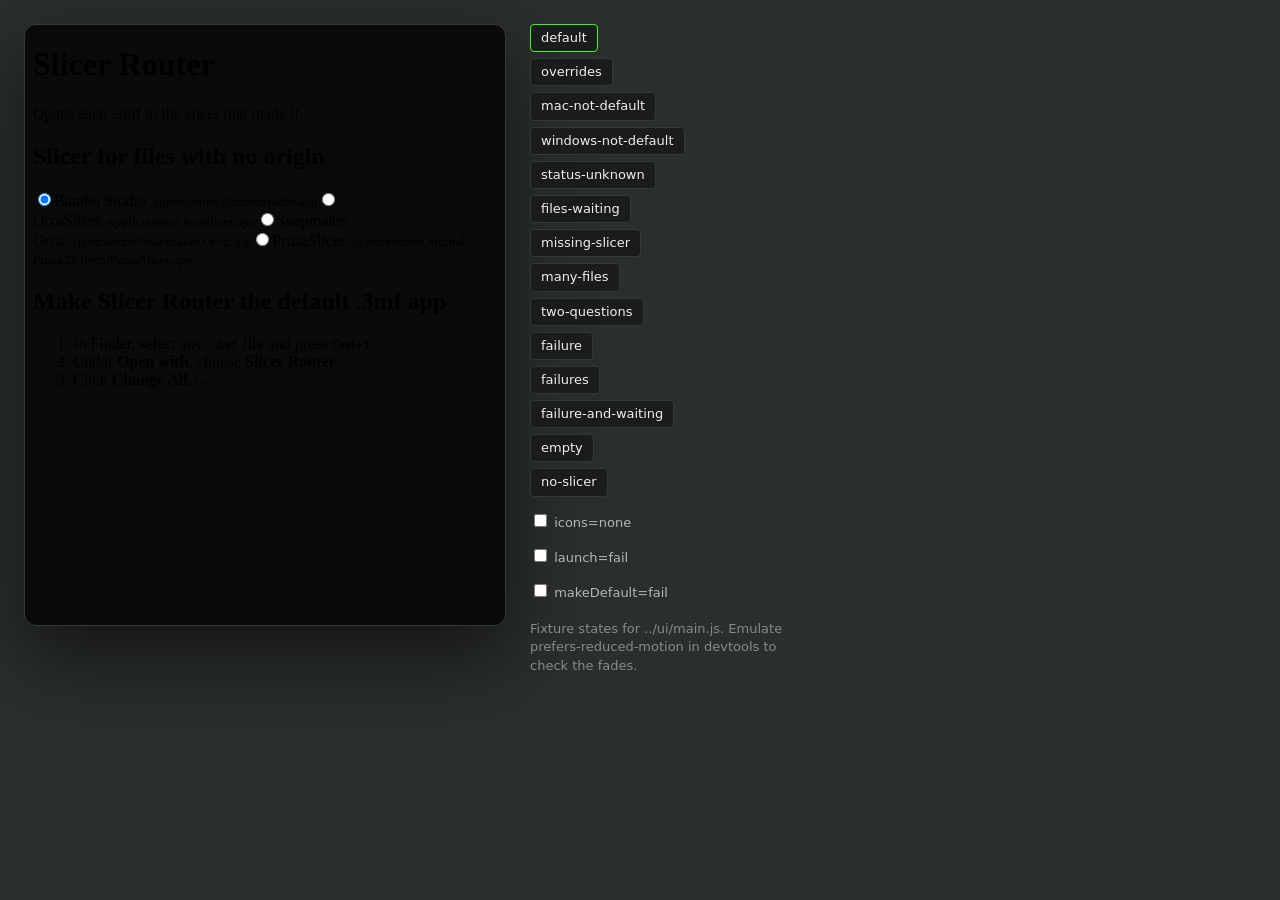
==== app/ui-preview/index.html @ ed0e183d "build(ui): preview the window in a browser against fixture states app/ui-preview serves the shipped " ====
<!doctype html>
<html lang="en">
<head>
  <meta charset="utf-8">
  <title>Slicer Router window preview</title>
  <style>
    body { margin: 0; padding: 24px; background: #2b2e2e; color: #f0eee9; font: 13px/1.4 system-ui, sans-serif; display: flex; gap: 24px; align-items: flex-start; }
    iframe { width: 480px; height: 600px; border: 1px solid #333838; border-radius: 12px; background: #0a0a0a; box-shadow: 0 30px 80px rgba(0, 0, 0, .55); flex: none; }
    nav { display: flex; flex-direction: column; gap: 6px; align-items: flex-start; }
    button { font: inherit; padding: 4px 10px; background: #1a1c1c; color: inherit; border: 1px solid #333838; border-radius: 4px; cursor: pointer; }
    button[aria-pressed="true"] { border-color: #39ff14; }
    label { color: #b2b8b8; margin-top: 8px; display: block; }
    p { color: #848c8c; margin: 12px 0 0; max-width: 260px; }
  </style>
</head>
<body>
  <iframe id="frame" title="Slicer Router window"></iframe>
  <nav id="states" aria-label="Fixture state"></nav>
  <script>
    const options = new URLSearchParams(location.search);
    const state = options.get("state") ?? "default";
    const states = [
      "default", "overrides", "mac-not-default", "windows-not-default", "status-unknown",
      "files-waiting", "missing-slicer", "many-files", "two-questions",
      "failure", "failures", "failure-and-waiting", "empty", "no-slicer",
    ];
    const frame = document.getElementById("frame");
    const nav = document.getElementById("states");
    const flags = ["icons=none", "launch=fail", "makeDefault=fail"];

    function load() {
      const query = new URLSearchParams(location.search);
      frame.src = `frame.html?${query}`;
      nav.replaceChildren(
        ...states.map((name) => {
          const button = document.createElement("button");
          button.textContent = name;
          button.setAttribute("aria-pressed", String(name === (query.get("state") ?? "default")));
          button.onclick = () => {
            query.set("state", name);
            history.replaceState(null, "", `?${query}`);
            load();
          };
          return button;
        }),
        ...flags.map((flag) => {
          const [key, value] = flag.split("=");
          const label = document.createElement("label");
          const box = Object.assign(document.createElement("input"), { type: "checkbox", checked: query.get(key) === value });
          box.onchange = () => {
            if (box.checked) query.set(key, value);
            else query.delete(key);
            history.replaceState(null, "", `?${query}`);
            load();
          };
          label.append(box, ` ${flag}`);
          return label;
        }),
        Object.assign(document.createElement("p"), {
          textContent: "Fixture states for ../ui/main.js. Emulate prefers-reduced-motion in devtools to check the fades.",
        }),
      );
    }
    load();
  </script>
</body>
</html>
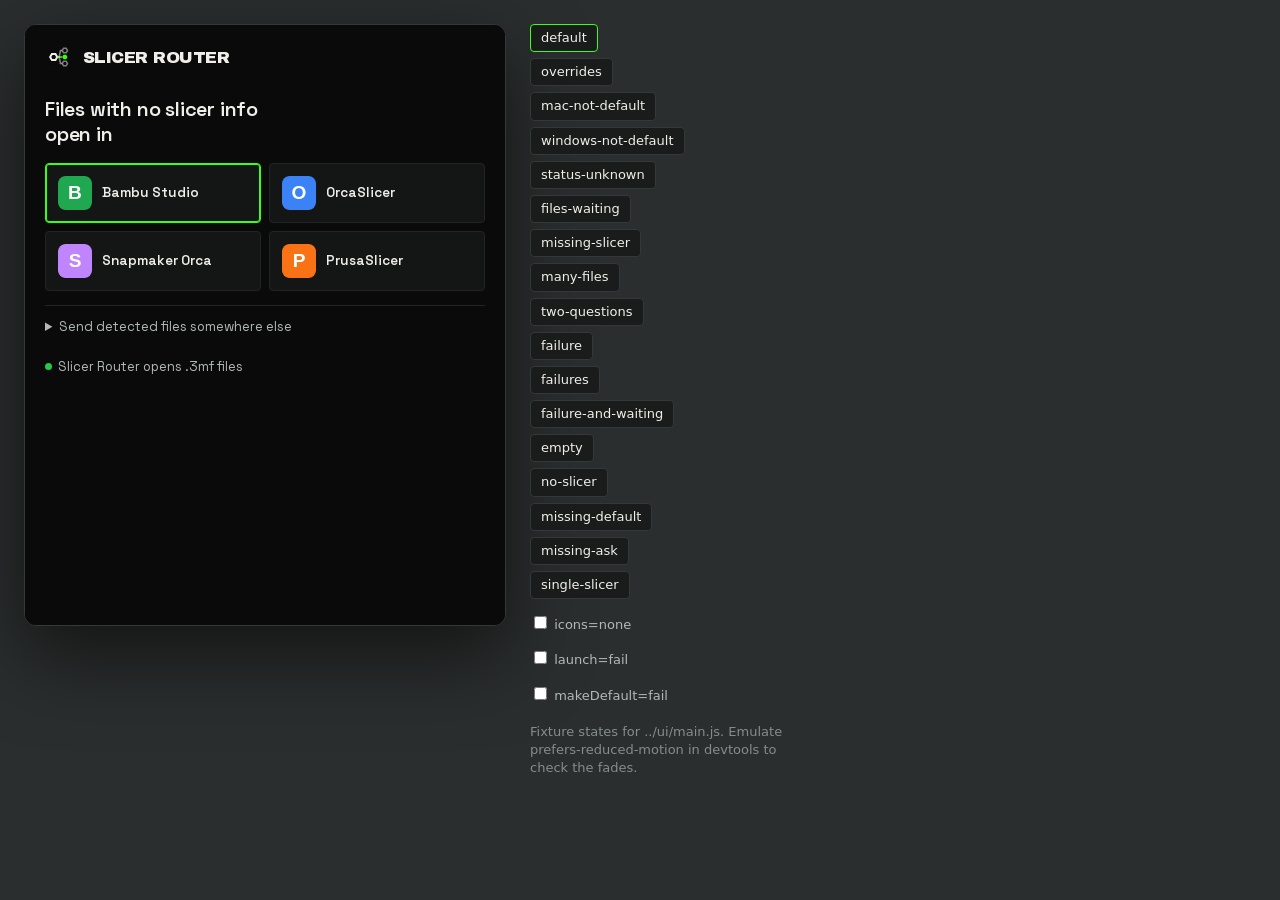
==== commit 66d1c8ba: "fix(ui): label the empty override option with what routing would do A kind whose detected slicer is " ====
--- a/app/ui-preview/index.html
+++ b/app/ui-preview/index.html
@@ -23,6 +23,7 @@
       "default", "overrides", "mac-not-default", "windows-not-default", "status-unknown",
       "files-waiting", "missing-slicer", "many-files", "two-questions",
       "failure", "failures", "failure-and-waiting", "empty", "no-slicer",
+      "missing-default", "missing-ask", "single-slicer",
     ];
     const frame = document.getElementById("frame");
     const nav = document.getElementById("states");
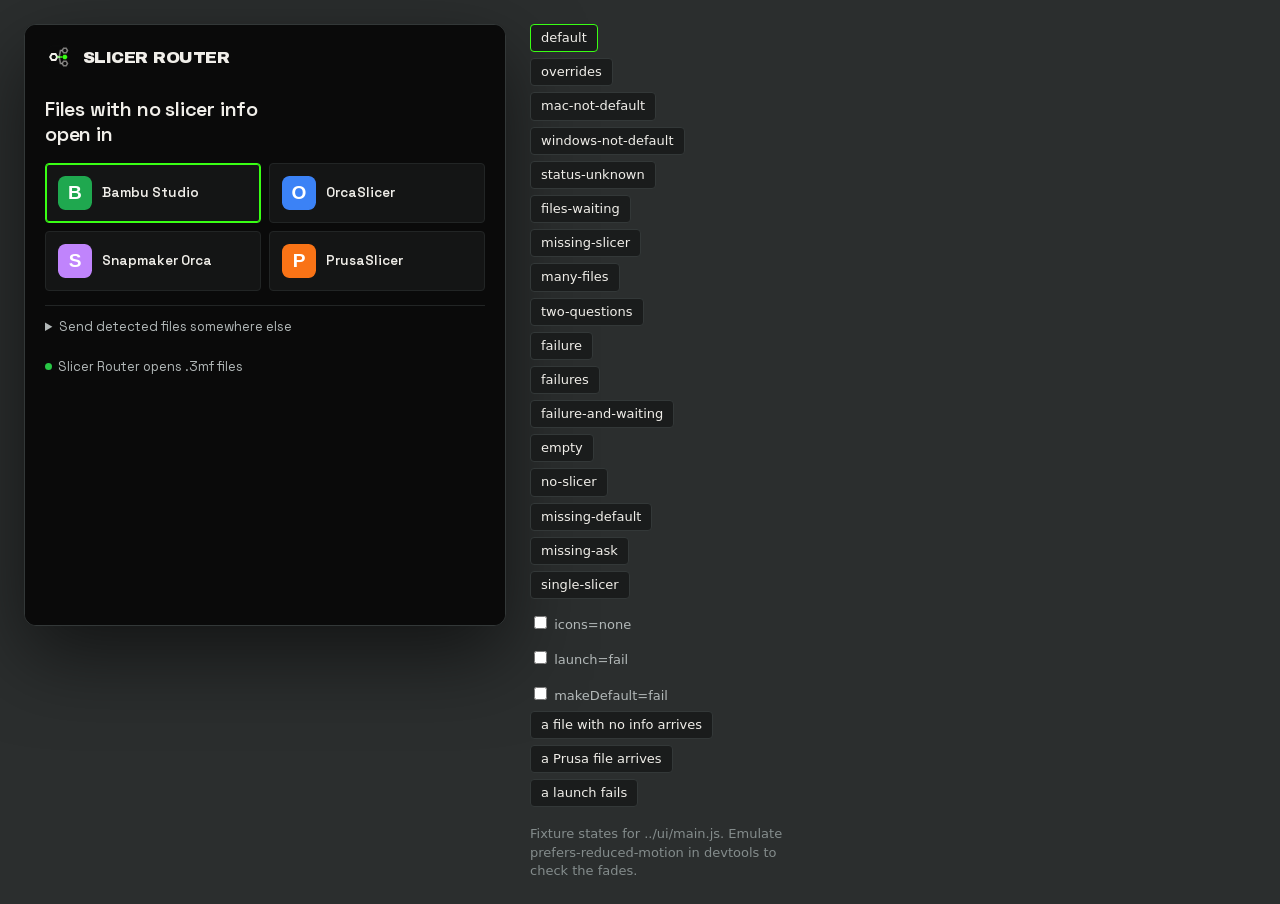
==== commit e753e758: "fix(ui): a question group that arrives after Later still opens its sheet One "later" flag hid every " ====
--- a/app/ui-preview/index.html
+++ b/app/ui-preview/index.html
@@ -57,6 +57,12 @@
           label.append(box, ` ${flag}`);
           return label;
         }),
+        ...[["no-info", "a file with no info arrives"], ["prusa", "a Prusa file arrives"], ["failure", "a launch fails"]].map(([kind, text]) => {
+          const button = document.createElement("button");
+          button.textContent = text;
+          button.onclick = () => frame.contentWindow.__PREVIEW__.arrive(kind);
+          return button;
+        }),
         Object.assign(document.createElement("p"), {
           textContent: "Fixture states for ../ui/main.js. Emulate prefers-reduced-motion in devtools to check the fades.",
         }),
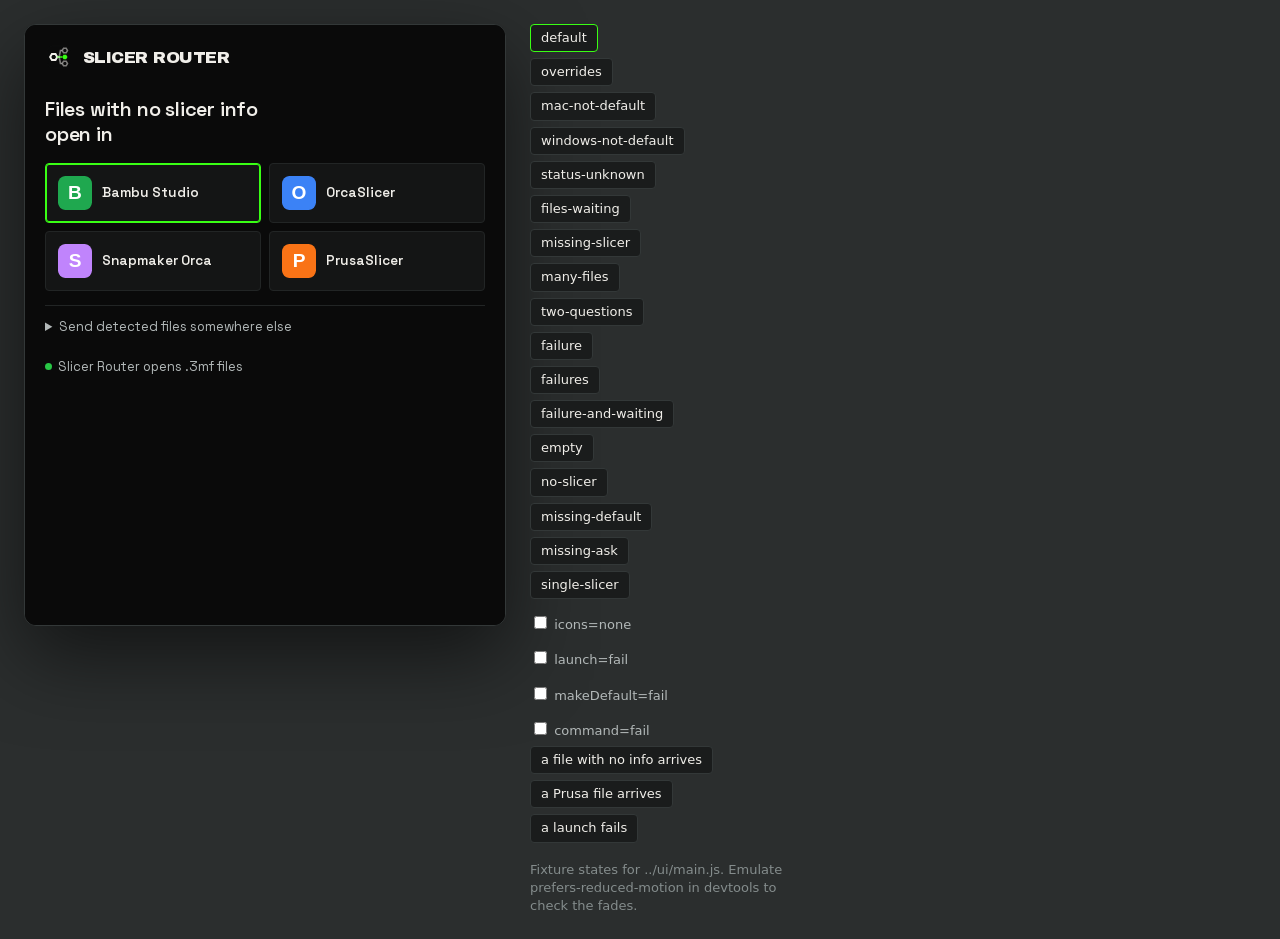
==== commit 0eed23f7: "fix(ui): show a command error inside the sheet that reopens A failed pick or retry set the problem c" ====
--- a/app/ui-preview/index.html
+++ b/app/ui-preview/index.html
@@ -27,7 +27,7 @@
     ];
     const frame = document.getElementById("frame");
     const nav = document.getElementById("states");
-    const flags = ["icons=none", "launch=fail", "makeDefault=fail"];
+    const flags = ["icons=none", "launch=fail", "makeDefault=fail", "command=fail"];
 
     function load() {
       const query = new URLSearchParams(location.search);
